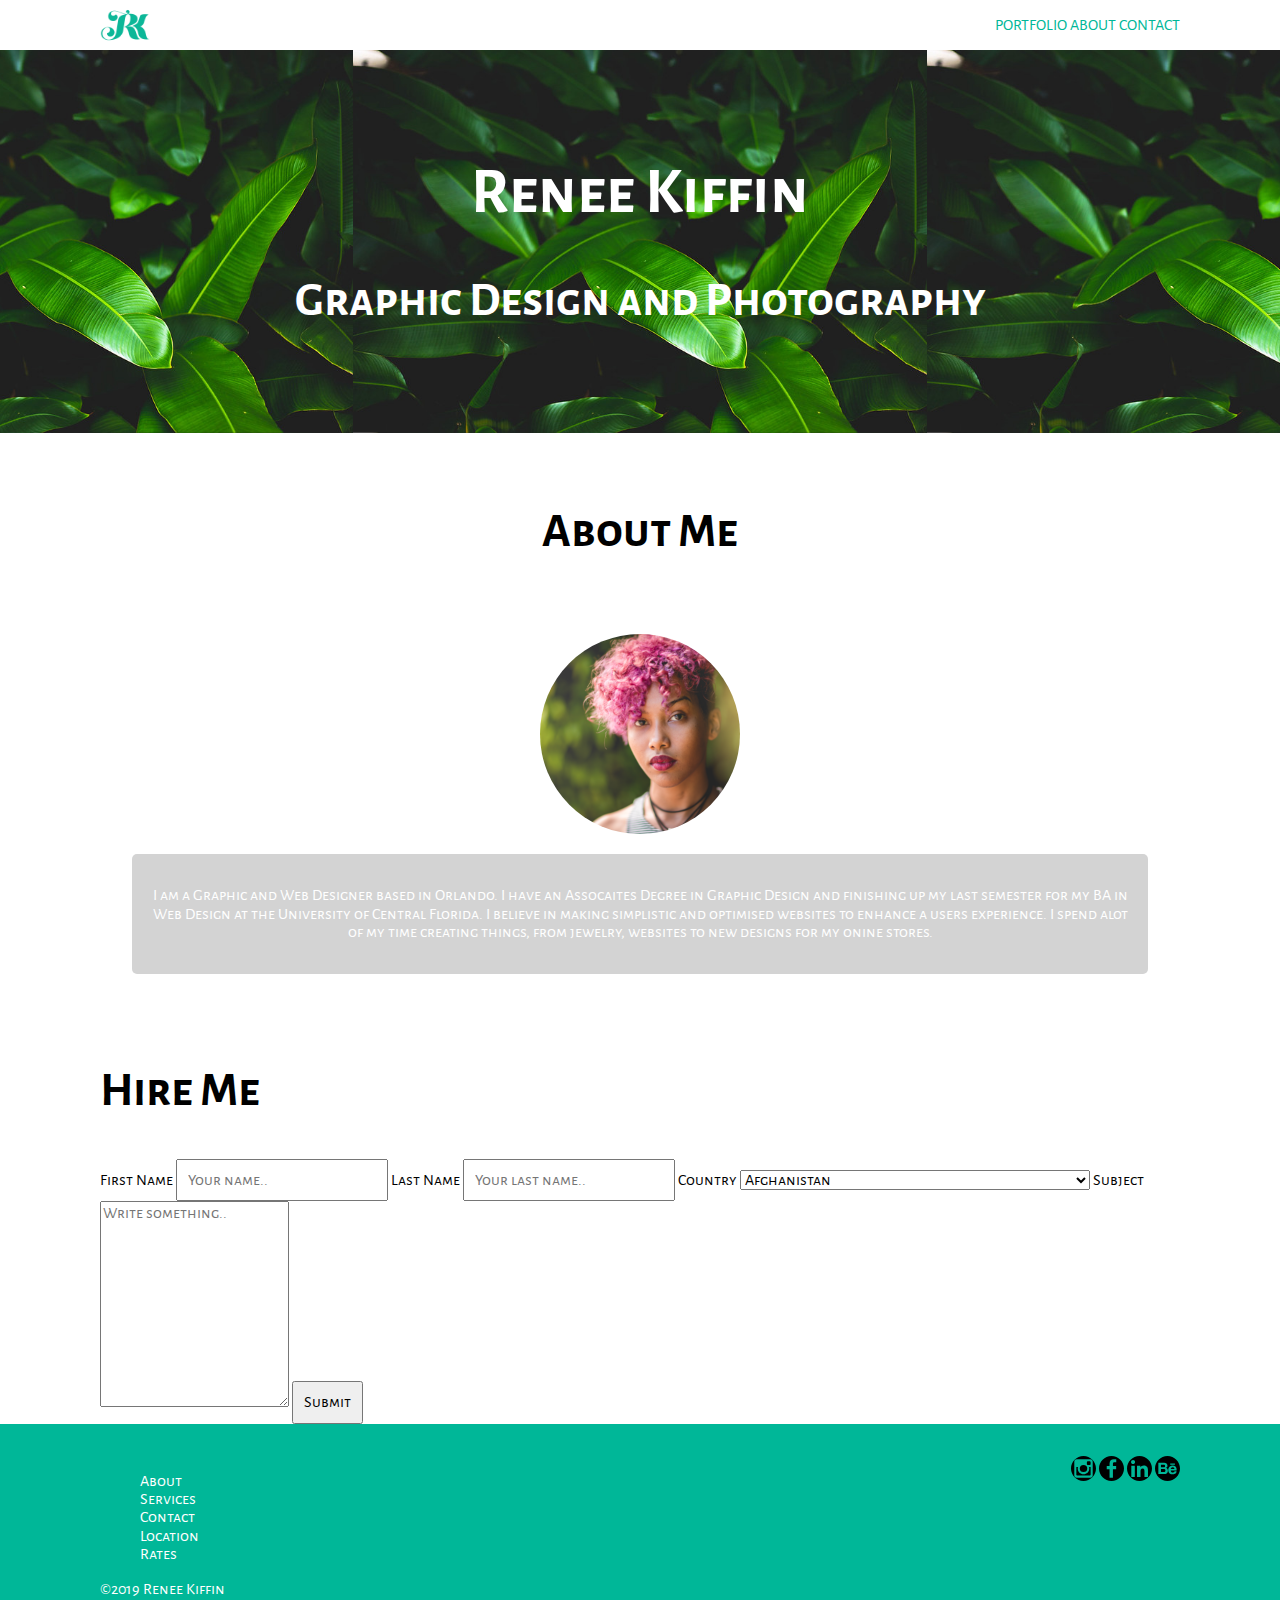
==== Project1/index.html @ d74e4432 "oct 24" ====
<!DOCTYPE html>
<html>
<html lang = "en-US">
 <head>
 <meta charset = "UTF-8">
 <title>Renee Kiffin Portfolio</title>
  <link rel="stylesheet" type="text/css" href="css/main.css">
</head>
<body>

<div class="container">
<header>
<a href="index.html"><img id="logo" src="img/reneekiffinlogo.png" alt="Renee Kiffin Logo" style="height:50px"></a>

<nav>
  <ul>
    <a href="#portfolio"><li>PORTFOLIO</li></a>
    <a href="#about"><li>ABOUT</li></a>
    <a href="#contact"><li>CONTACT</li></a>
  </ul>
</nav>

</header>
</div>


<div id="banner" class="p4 my1">
  <h1>Renee Kiffin</h1>
  <h2>Graphic Design and Photography</h2>

</div>

<div class="container">

<!--About Me-->
<div id="about" class="m1 p1">
  <h2>About Me</h2>
  <br>

  <img src="img/headshot.png" alt="Headshot of Renee Kiffin" class="m1">
  <section class="p1">
    <p>I am a Graphic and Web Designer based in Orlando. I have an Assocaites Degree in Graphic Design and finishing up my last semester for my BA in Web Design at the University of Central Florida.
      I believe in making simplistic and optimised websites to enhance a users experience. I spend alot of my time creating things, from jewelry, websites to new designs for my onine stores.</p>
  </section>
</div>
<div id="portfolio">

<img src="photo1.jpg" alt="">
<img src="photo2.jpg" alt="">
<img src="photo3.jpg" alt="">
<img src="photo4.jpg" alt="">
<img src="photo5.jpg" alt="">
<img src="photo6.jpg" alt="">
</div>

<div id="contact">
<h2>Hire Me</h2>
  <div class="container">
    <form action="...">

      <label for="fname">First Name</label>
      <input type="text" id="fname" name="firstname" placeholder="Your name..">

      <label for="lname">Last Name</label>
      <input type="text" id="lname" name="lastname" placeholder="Your last name..">

      <label for="country">Country</label>
      <select id="country" name="country">
        <option value="AF">Afghanistan</option>
      	<option value="AX">Åland Islands</option>
      	<option value="AL">Albania</option>
      	<option value="DZ">Algeria</option>
      	<option value="AS">American Samoa</option>
      	<option value="AD">Andorra</option>
      	<option value="AO">Angola</option>
      	<option value="AI">Anguilla</option>
      	<option value="AQ">Antarctica</option>
      	<option value="AG">Antigua and Barbuda</option>
      	<option value="AR">Argentina</option>
      	<option value="AM">Armenia</option>
      	<option value="AW">Aruba</option>
      	<option value="AU">Australia</option>
      	<option value="AT">Austria</option>
      	<option value="AZ">Azerbaijan</option>
      	<option value="BS">Bahamas</option>
      	<option value="BH">Bahrain</option>
      	<option value="BD">Bangladesh</option>
      	<option value="BB">Barbados</option>
      	<option value="BY">Belarus</option>
      	<option value="BE">Belgium</option>
      	<option value="BZ">Belize</option>
      	<option value="BJ">Benin</option>
      	<option value="BM">Bermuda</option>
      	<option value="BT">Bhutan</option>
      	<option value="BO">Bolivia, Plurinational State of</option>
      	<option value="BQ">Bonaire, Sint Eustatius and Saba</option>
      	<option value="BA">Bosnia and Herzegovina</option>
      	<option value="BW">Botswana</option>
      	<option value="BV">Bouvet Island</option>
      	<option value="BR">Brazil</option>
      	<option value="IO">British Indian Ocean Territory</option>
      	<option value="BN">Brunei Darussalam</option>
      	<option value="BG">Bulgaria</option>
      	<option value="BF">Burkina Faso</option>
      	<option value="BI">Burundi</option>
      	<option value="KH">Cambodia</option>
      	<option value="CM">Cameroon</option>
      	<option value="CA">Canada</option>
      	<option value="CV">Cape Verde</option>
      	<option value="KY">Cayman Islands</option>
      	<option value="CF">Central African Republic</option>
      	<option value="TD">Chad</option>
      	<option value="CL">Chile</option>
      	<option value="CN">China</option>
      	<option value="CX">Christmas Island</option>
      	<option value="CC">Cocos (Keeling) Islands</option>
      	<option value="CO">Colombia</option>
      	<option value="KM">Comoros</option>
      	<option value="CG">Congo</option>
      	<option value="CD">Congo, the Democratic Republic of the</option>
      	<option value="CK">Cook Islands</option>
      	<option value="CR">Costa Rica</option>
      	<option value="CI">Côte d'Ivoire</option>
      	<option value="HR">Croatia</option>
      	<option value="CU">Cuba</option>
      	<option value="CW">Curaçao</option>
      	<option value="CY">Cyprus</option>
      	<option value="CZ">Czech Republic</option>
      	<option value="DK">Denmark</option>
      	<option value="DJ">Djibouti</option>
      	<option value="DM">Dominica</option>
      	<option value="DO">Dominican Republic</option>
      	<option value="EC">Ecuador</option>
      	<option value="EG">Egypt</option>
      	<option value="SV">El Salvador</option>
      	<option value="GQ">Equatorial Guinea</option>
      	<option value="ER">Eritrea</option>
      	<option value="EE">Estonia</option>
      	<option value="ET">Ethiopia</option>
      	<option value="FK">Falkland Islands (Malvinas)</option>
      	<option value="FO">Faroe Islands</option>
      	<option value="FJ">Fiji</option>
      	<option value="FI">Finland</option>
      	<option value="FR">France</option>
      	<option value="GF">French Guiana</option>
      	<option value="PF">French Polynesia</option>
      	<option value="TF">French Southern Territories</option>
      	<option value="GA">Gabon</option>
      	<option value="GM">Gambia</option>
      	<option value="GE">Georgia</option>
      	<option value="DE">Germany</option>
      	<option value="GH">Ghana</option>
      	<option value="GI">Gibraltar</option>
      	<option value="GR">Greece</option>
      	<option value="GL">Greenland</option>
      	<option value="GD">Grenada</option>
      	<option value="GP">Guadeloupe</option>
      	<option value="GU">Guam</option>
      	<option value="GT">Guatemala</option>
      	<option value="GG">Guernsey</option>
      	<option value="GN">Guinea</option>
      	<option value="GW">Guinea-Bissau</option>
      	<option value="GY">Guyana</option>
      	<option value="HT">Haiti</option>
      	<option value="HM">Heard Island and McDonald Islands</option>
      	<option value="VA">Holy See (Vatican City State)</option>
      	<option value="HN">Honduras</option>
      	<option value="HK">Hong Kong</option>
      	<option value="HU">Hungary</option>
      	<option value="IS">Iceland</option>
      	<option value="IN">India</option>
      	<option value="ID">Indonesia</option>
      	<option value="IR">Iran, Islamic Republic of</option>
      	<option value="IQ">Iraq</option>
      	<option value="IE">Ireland</option>
      	<option value="IM">Isle of Man</option>
      	<option value="IL">Israel</option>
      	<option value="IT">Italy</option>
      	<option value="JM">Jamaica</option>
      	<option value="JP">Japan</option>
      	<option value="JE">Jersey</option>
      	<option value="JO">Jordan</option>
      	<option value="KZ">Kazakhstan</option>
      	<option value="KE">Kenya</option>
      	<option value="KI">Kiribati</option>
      	<option value="KP">Korea, Democratic People's Republic of</option>
      	<option value="KR">Korea, Republic of</option>
      	<option value="KW">Kuwait</option>
      	<option value="KG">Kyrgyzstan</option>
      	<option value="LA">Lao People's Democratic Republic</option>
      	<option value="LV">Latvia</option>
      	<option value="LB">Lebanon</option>
      	<option value="LS">Lesotho</option>
      	<option value="LR">Liberia</option>
      	<option value="LY">Libya</option>
      	<option value="LI">Liechtenstein</option>
      	<option value="LT">Lithuania</option>
      	<option value="LU">Luxembourg</option>
      	<option value="MO">Macao</option>
      	<option value="MK">Macedonia, the former Yugoslav Republic of</option>
      	<option value="MG">Madagascar</option>
      	<option value="MW">Malawi</option>
      	<option value="MY">Malaysia</option>
      	<option value="MV">Maldives</option>
      	<option value="ML">Mali</option>
      	<option value="MT">Malta</option>
      	<option value="MH">Marshall Islands</option>
      	<option value="MQ">Martinique</option>
      	<option value="MR">Mauritania</option>
      	<option value="MU">Mauritius</option>
      	<option value="YT">Mayotte</option>
      	<option value="MX">Mexico</option>
      	<option value="FM">Micronesia, Federated States of</option>
      	<option value="MD">Moldova, Republic of</option>
      	<option value="MC">Monaco</option>
      	<option value="MN">Mongolia</option>
      	<option value="ME">Montenegro</option>
      	<option value="MS">Montserrat</option>
      	<option value="MA">Morocco</option>
      	<option value="MZ">Mozambique</option>
      	<option value="MM">Myanmar</option>
      	<option value="NA">Namibia</option>
      	<option value="NR">Nauru</option>
      	<option value="NP">Nepal</option>
      	<option value="NL">Netherlands</option>
      	<option value="NC">New Caledonia</option>
      	<option value="NZ">New Zealand</option>
      	<option value="NI">Nicaragua</option>
      	<option value="NE">Niger</option>
      	<option value="NG">Nigeria</option>
      	<option value="NU">Niue</option>
      	<option value="NF">Norfolk Island</option>
      	<option value="MP">Northern Mariana Islands</option>
      	<option value="NO">Norway</option>
      	<option value="OM">Oman</option>
      	<option value="PK">Pakistan</option>
      	<option value="PW">Palau</option>
      	<option value="PS">Palestinian Territory, Occupied</option>
      	<option value="PA">Panama</option>
      	<option value="PG">Papua New Guinea</option>
      	<option value="PY">Paraguay</option>
      	<option value="PE">Peru</option>
      	<option value="PH">Philippines</option>
      	<option value="PN">Pitcairn</option>
      	<option value="PL">Poland</option>
      	<option value="PT">Portugal</option>
      	<option value="PR">Puerto Rico</option>
      	<option value="QA">Qatar</option>
      	<option value="RE">Réunion</option>
      	<option value="RO">Romania</option>
      	<option value="RU">Russian Federation</option>
      	<option value="RW">Rwanda</option>
      	<option value="BL">Saint Barthélemy</option>
      	<option value="SH">Saint Helena, Ascension and Tristan da Cunha</option>
      	<option value="KN">Saint Kitts and Nevis</option>
      	<option value="LC">Saint Lucia</option>
      	<option value="MF">Saint Martin (French part)</option>
      	<option value="PM">Saint Pierre and Miquelon</option>
      	<option value="VC">Saint Vincent and the Grenadines</option>
      	<option value="WS">Samoa</option>
      	<option value="SM">San Marino</option>
      	<option value="ST">Sao Tome and Principe</option>
      	<option value="SA">Saudi Arabia</option>
      	<option value="SN">Senegal</option>
      	<option value="RS">Serbia</option>
      	<option value="SC">Seychelles</option>
      	<option value="SL">Sierra Leone</option>
      	<option value="SG">Singapore</option>
      	<option value="SX">Sint Maarten (Dutch part)</option>
      	<option value="SK">Slovakia</option>
      	<option value="SI">Slovenia</option>
      	<option value="SB">Solomon Islands</option>
      	<option value="SO">Somalia</option>
      	<option value="ZA">South Africa</option>
      	<option value="GS">South Georgia and the South Sandwich Islands</option>
      	<option value="SS">South Sudan</option>
      	<option value="ES">Spain</option>
      	<option value="LK">Sri Lanka</option>
      	<option value="SD">Sudan</option>
      	<option value="SR">Suriname</option>
      	<option value="SJ">Svalbard and Jan Mayen</option>
      	<option value="SZ">Swaziland</option>
      	<option value="SE">Sweden</option>
      	<option value="CH">Switzerland</option>
      	<option value="SY">Syrian Arab Republic</option>
      	<option value="TW">Taiwan, Province of China</option>
      	<option value="TJ">Tajikistan</option>
      	<option value="TZ">Tanzania, United Republic of</option>
      	<option value="TH">Thailand</option>
      	<option value="TL">Timor-Leste</option>
      	<option value="TG">Togo</option>
      	<option value="TK">Tokelau</option>
      	<option value="TO">Tonga</option>
      	<option value="TT">Trinidad and Tobago</option>
      	<option value="TN">Tunisia</option>
      	<option value="TR">Turkey</option>
      	<option value="TM">Turkmenistan</option>
      	<option value="TC">Turks and Caicos Islands</option>
      	<option value="TV">Tuvalu</option>
      	<option value="UG">Uganda</option>
      	<option value="UA">Ukraine</option>
      	<option value="AE">United Arab Emirates</option>
      	<option value="GB">United Kingdom</option>
      	<option value="US">United States</option>
      	<option value="UM">United States Minor Outlying Islands</option>
      	<option value="UY">Uruguay</option>
      	<option value="UZ">Uzbekistan</option>
      	<option value="VU">Vanuatu</option>
      	<option value="VE">Venezuela, Bolivarian Republic of</option>
      	<option value="VN">Viet Nam</option>
      	<option value="VG">Virgin Islands, British</option>
      	<option value="VI">Virgin Islands, U.S.</option>
      	<option value="WF">Wallis and Futuna</option>
      	<option value="EH">Western Sahara</option>
      	<option value="YE">Yemen</option>
      	<option value="ZM">Zambia</option>
      	<option value="ZW">Zimbabwe</option>
      </select>

      <label for="subject">Subject</label>
      <textarea id="subject" name="subject" placeholder="Write something.." style="height:200px"></textarea>

      <input type="submit" value="Submit">

    </form>
  </div>



</div>
</div>
<footer class="p2">
<div class="container">
    <ul>
      <a href=""><li>About</li></a>
      <a href=""><li>Services</li></a>
      <a href=""><li>Contact</li></a>
      <a href=""><li>Location</li></a>
      <a href=""><li>Rates</li></a>
    </ul>


  <div id="socialmedia">
    <img src="img/instagram.svg" alt="instagram">
    <img src="img/facebook.svg" alt="facebook">
    <img src="img/linkedin.svg" alt="linkedin">
    <img src="img/behance.svg" alt="behance">
  </div>

  <p style="clear:both;">©2019 Renee Kiffin</p>
</div>
</footer>


<script>
window.onscroll = function() {myFunction()};

var header = document.getElementById("myHeader");
var sticky = header.offsetTop;

function myFunction() {
  if (window.pageYOffset > sticky) {
    header.classList.add("sticky");
  } else {
    header.classList.remove("sticky");
  }
}
</script>

</body>
</html>
---- Project1/css/main.css ----
/*Import Normalize CSS*/
@import "normalize.css";

/*Import Google Font*/
@import url('https://fonts.googleapis.com/css?family=Alegreya+Sans+SC:100&display=swap');

html{
scroll-behavior: smooth;
}

body{
  font-family: 'Alegreya Sans SC', sans-serif;
  }


.container{
  max-width: 1080px;
  margin:auto;
}


.p1{padding: 1em}

.p2{padding: 2em}

.p3{padding: 3em}
.p4{padding: 4em}

.m1{margin: 1em}

.m2{margin: 2em}

.m3{margin: 3em}

.mx1{
  margin-left: 1em;
  margin-right: 1em;
}

.my1{
  margin-top: 1em;
  margin-bottom: 1em
}

.mx2{
  margin-left: 2em;
  margin-right: 2em;
}

.my2{
  margin-top: 2em;
  margin-bottom: 2em
}

.mx3{
  margin-left: 3em;
  margin-right: 3em;
}

.my3{
  margin-top: 3em;
  margin-bottom: 3em
}


#logo{
  float:left;
}
nav{
  float:right;
  text-align: right;
  font-weight: 400;
}
nav a:hover{
  color:black;

}
 a{
   color: #00B798;
 }

#banner h1, #banner h2{
  text-align: center;
  color:white;
}

#banner{
  background-image: url(../img/leaves.jpg);
  background-position: center;
  background-size: contain;
  clear:both;
}
h1{
  font-size: 4em;
}
h2{
  font-size: 3em;
}

nav ul li{
  list-style: none;
  display: inline-block;

}
#about {
  text-align: center;

}
#about img{
  border-radius: 150px;
  height:200px;
}

#about section{
  background-color: lightgrey;
  color:white;
  border-radius: 5px;
}

footer{
  background-color: #00B798;
  color:white;

}

footer a, footer a:visited{
  text-decoration: none;
  color:white;
}

footer a:hover{
  text-decoration: none;
  color: grey;
}

footer ul li{
  list-style: none;
}

footer ul {
  float:left;
}

footer img{
  height:25px;
}



#socialmedia{
  float:right
}

form input{
  padding: 10px;

}
footer{

}
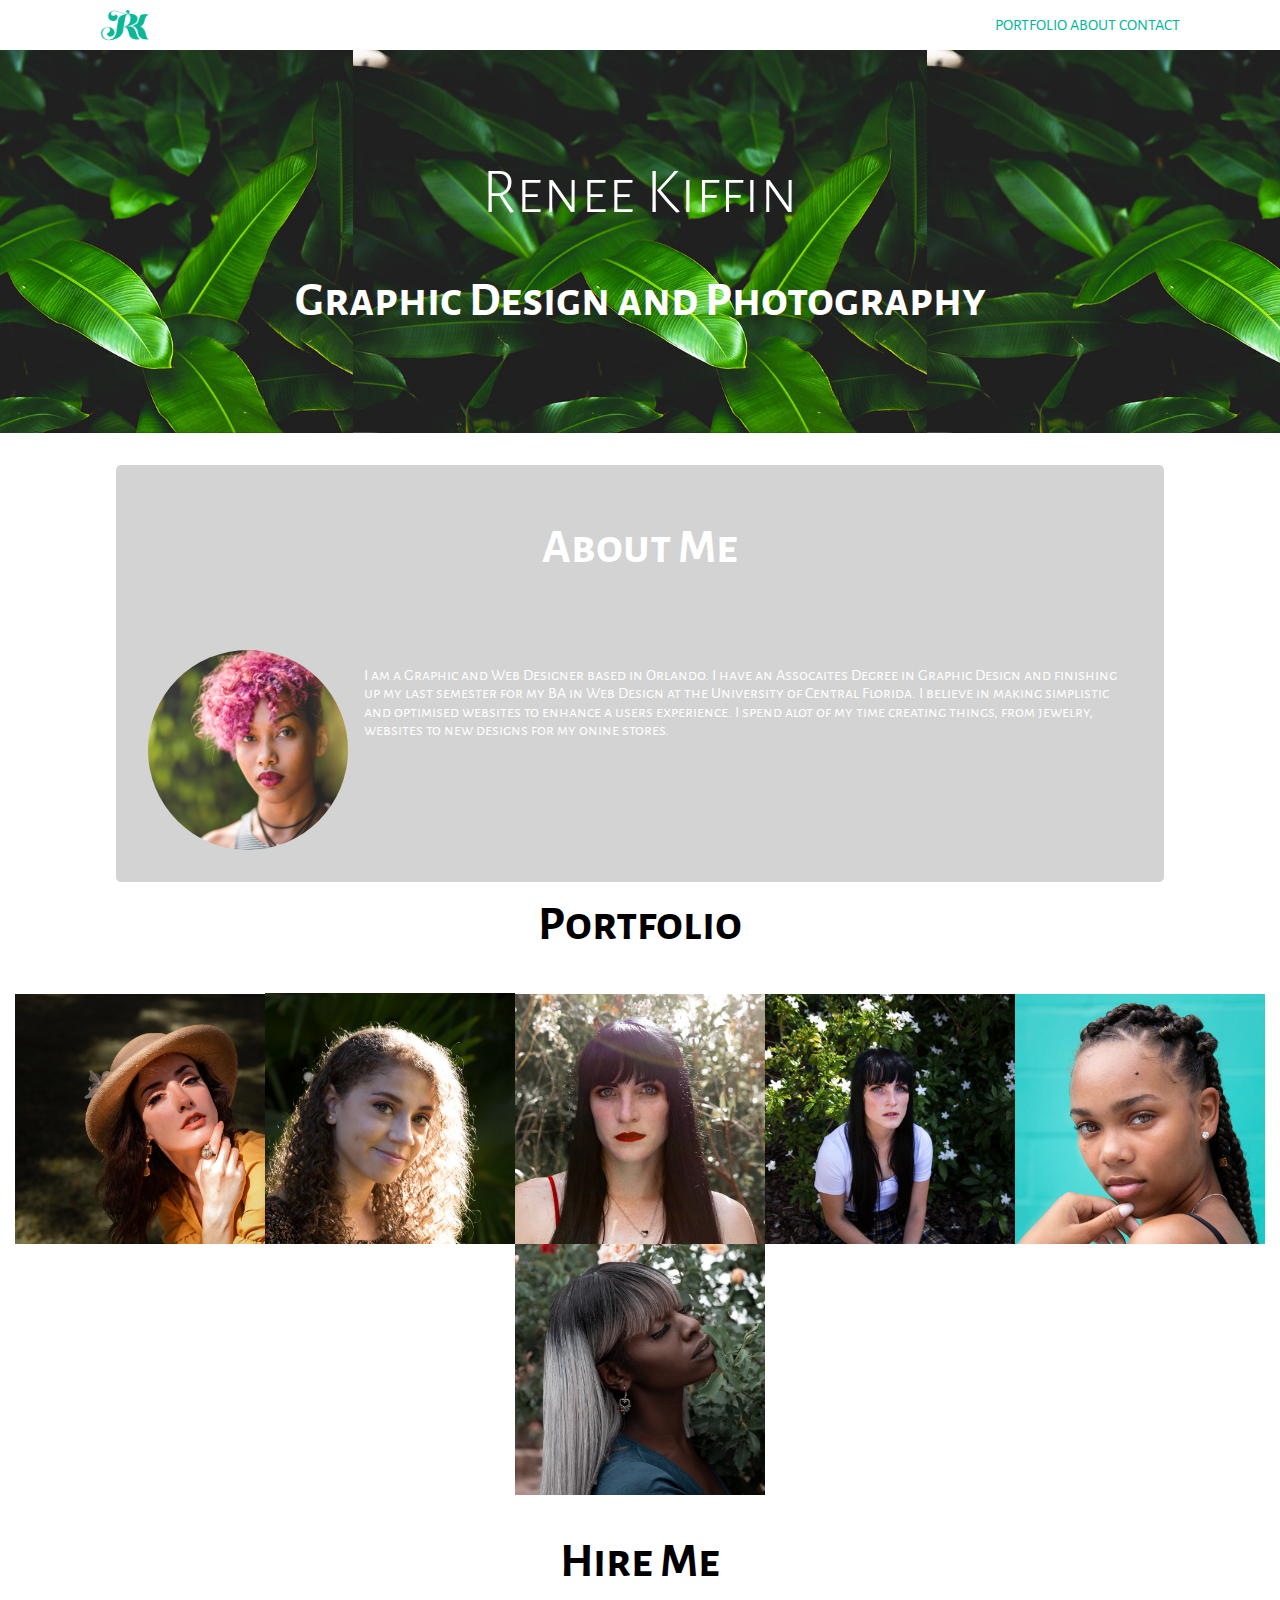
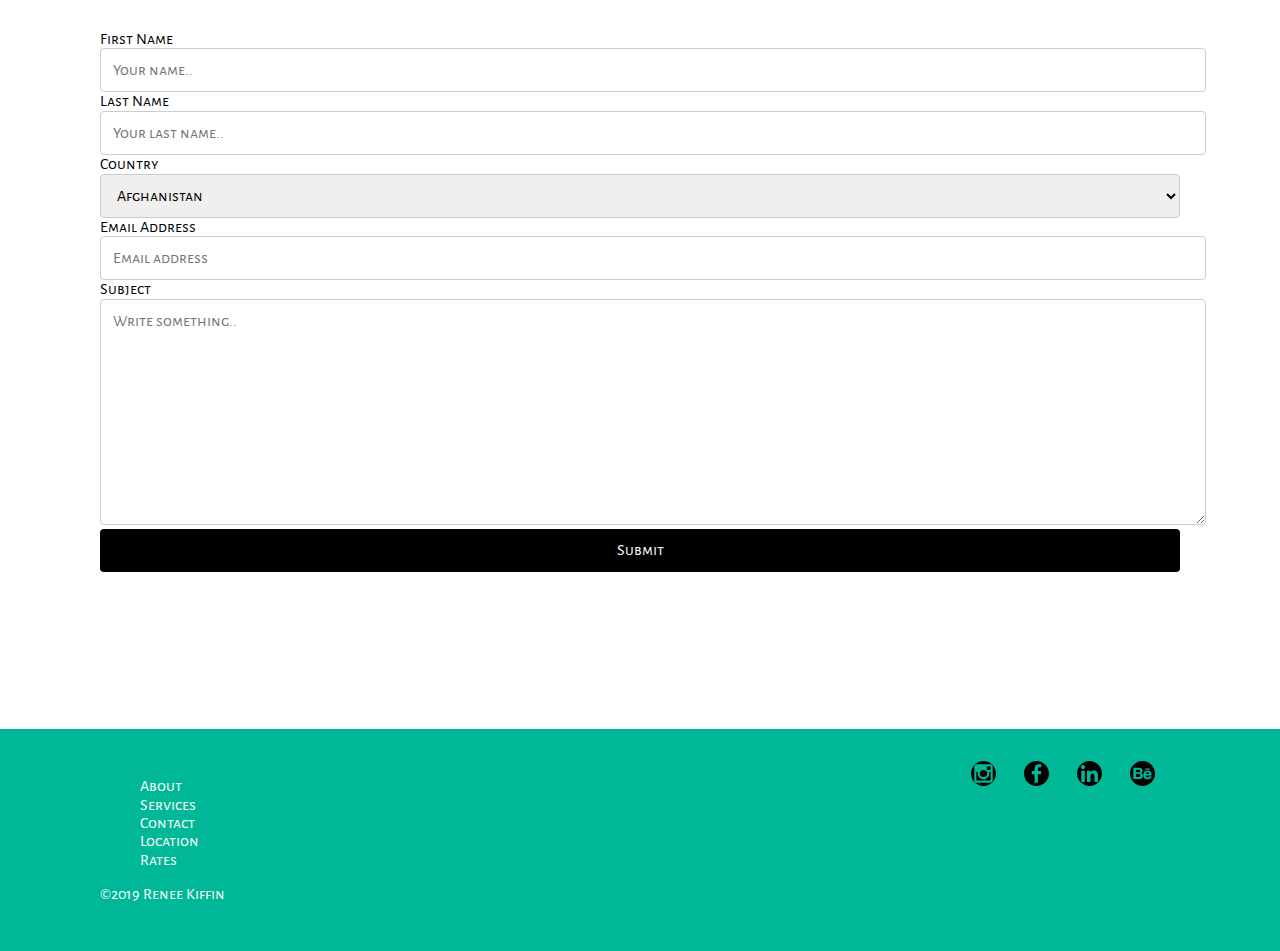
==== commit 7f590892: "oct 27" ====
--- a/Project1/index.html
+++ b/Project1/index.html
@@ -38,28 +38,33 @@
   <br>
 
   <img src="img/headshot.png" alt="Headshot of Renee Kiffin" class="m1">
-  <section class="p1">
+  <div class="p1">
     <p>I am a Graphic and Web Designer based in Orlando. I have an Assocaites Degree in Graphic Design and finishing up my last semester for my BA in Web Design at the University of Central Florida.
       I believe in making simplistic and optimised websites to enhance a users experience. I spend alot of my time creating things, from jewelry, websites to new designs for my onine stores.</p>
-  </section>
-</div>
+  </div>
+</div>
+</div>
+
 <div id="portfolio">
-
-<img src="photo1.jpg" alt="">
-<img src="photo2.jpg" alt="">
-<img src="photo3.jpg" alt="">
-<img src="photo4.jpg" alt="">
-<img src="photo5.jpg" alt="">
-<img src="photo6.jpg" alt="">
-</div>
-
-<div id="contact">
-<h2>Hire Me</h2>
+  <h2>Portfolio</h2>
+  <div class="portfoliocontainer">
+    <img class="portfolioimg" src="img/photo1.png" alt="Portrait of">
+    <img class="portfolioimg" src="img/photo2.png" alt="Portrait of">
+    <img class="portfolioimg" src="img/photo3.png" alt="Portrait of">
+    <img class="portfolioimg" src="img/photo4.png" alt="Portrait of">
+    <img class="portfolioimg" src="img/photo5.png" alt="Portrait of">
+    <img class="portfolioimg" src="img/photo6.png" alt="Portrait of">
+  </div>
+</div>
+
+
   <div class="container">
+    <div id="contact">
+    <h2>Hire Me</h2>
     <form action="...">
 
       <label for="fname">First Name</label>
-      <input type="text" id="fname" name="firstname" placeholder="Your name..">
+      <input class="forminput" type="text" id="fname" name="firstname" placeholder="Your name..">
 
       <label for="lname">Last Name</label>
       <input type="text" id="lname" name="lastname" placeholder="Your last name..">
@@ -316,6 +321,8 @@
       	<option value="ZM">Zambia</option>
       	<option value="ZW">Zimbabwe</option>
       </select>
+      <label for="email">Email Address</label>
+      <input type="email" id="lname" name="lastname" placeholder="Email address">
 
       <label for="subject">Subject</label>
       <textarea id="subject" name="subject" placeholder="Write something.." style="height:200px"></textarea>
@@ -332,11 +339,11 @@
 <footer class="p2">
 <div class="container">
     <ul>
-      <a href=""><li>About</li></a>
-      <a href=""><li>Services</li></a>
-      <a href=""><li>Contact</li></a>
-      <a href=""><li>Location</li></a>
-      <a href=""><li>Rates</li></a>
+      <a href="#"><li>About</li></a>
+      <a href="#"><li>Services</li></a>
+      <a href="#"><li>Contact</li></a>
+      <a href="#"><li>Location</li></a>
+      <a href="#"><li>Rates</li></a>
     </ul>
 
 
--- a/Project1/css/main.css
+++ b/Project1/css/main.css
@@ -79,6 +79,10 @@
    color: #00B798;
  }
 
+ a:hover{
+   color: black;
+   font-weight: 300;
+ }
 #banner h1, #banner h2{
   text-align: center;
   color:white;
@@ -92,9 +96,12 @@
 }
 h1{
   font-size: 4em;
+  font-weight: 300;
+  text-align: center;
 }
 h2{
   font-size: 3em;
+  text-align: center;
 }
 
 nav ul li{
@@ -102,19 +109,21 @@
   display: inline-block;
 
 }
-#about {
-  text-align: center;
-
-}
+/*weird alignment glitch happening*/
 #about img{
   border-radius: 150px;
   height:200px;
-}
-
-#about section{
+  float:left;
+
+
+}
+
+#about{
   background-color: lightgrey;
   color:white;
   border-radius: 5px;
+  float:left;
+
 }
 
 footer{
@@ -148,13 +157,56 @@
 
 
 #socialmedia{
-  float:right
-}
-
-form input{
-  padding: 10px;
-
-}
+  float:right;
+
+}
+
+#socialmedia img{
+  padding-right: 25px;
+}
+
+#portfolio{
+  clear:both;
+  }
+
+.portfoliocontainer{
+  display:flex;
+  flex-direction: row;
+  flex-wrap: wrap;
+  justify-content:center;
+  align-items: center;
+  align-content: center;
+
+
+}
+
+.portfolioimg {
+  width:250px;
+}
+input, select, textarea{
+  width: 100%;
+    padding: 12px;
+    border: 1px solid #ccc;
+    border-radius: 4px;
+    resize: vertical;
+}
+
+input[type=submit] {
+  background-color: black;
+  color: white;
+  padding: 12px 20px;
+  border: none;
+  border-radius: 4px;
+  cursor: pointer;
+  float: right;
+}
+
+input[type=submit]:hover {
+  background-color: #00B798;
+}
+
+
 footer{
-
-}
+clear:both;
+margin-top: 200px;
+}
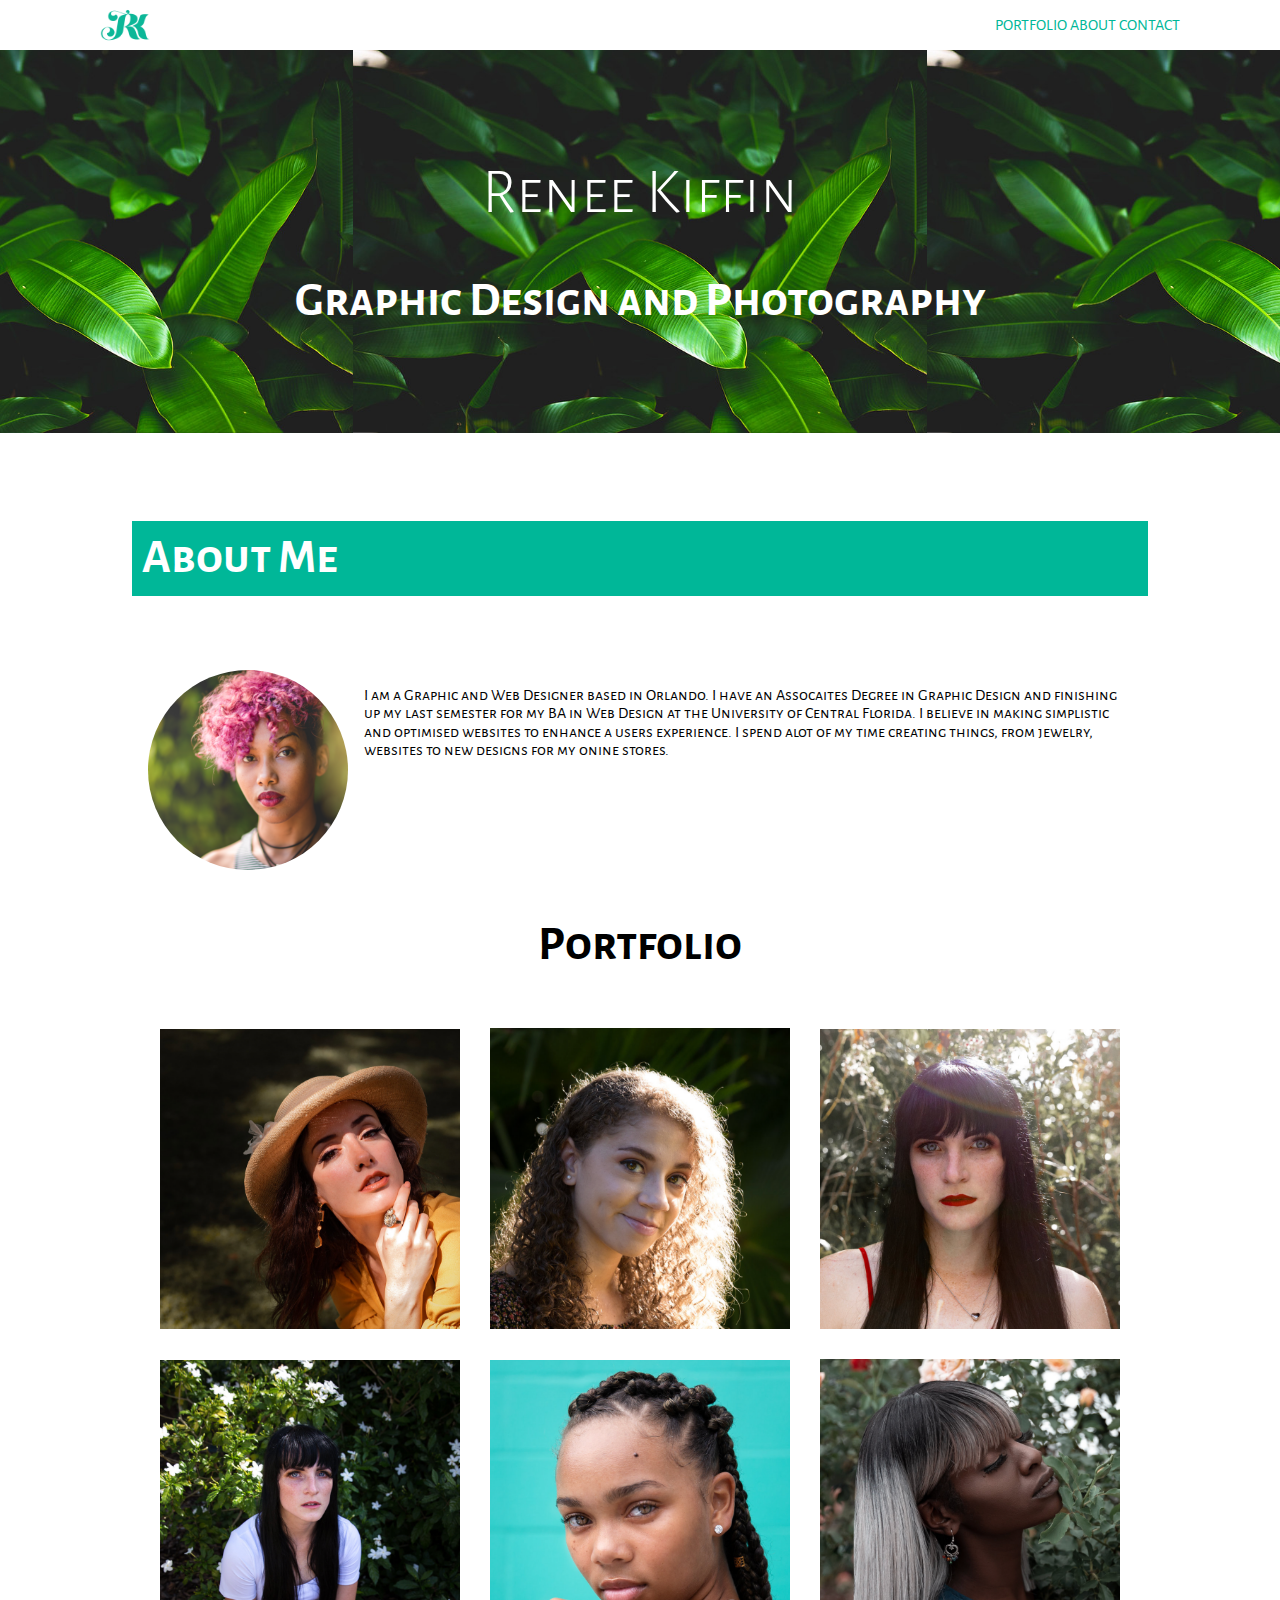
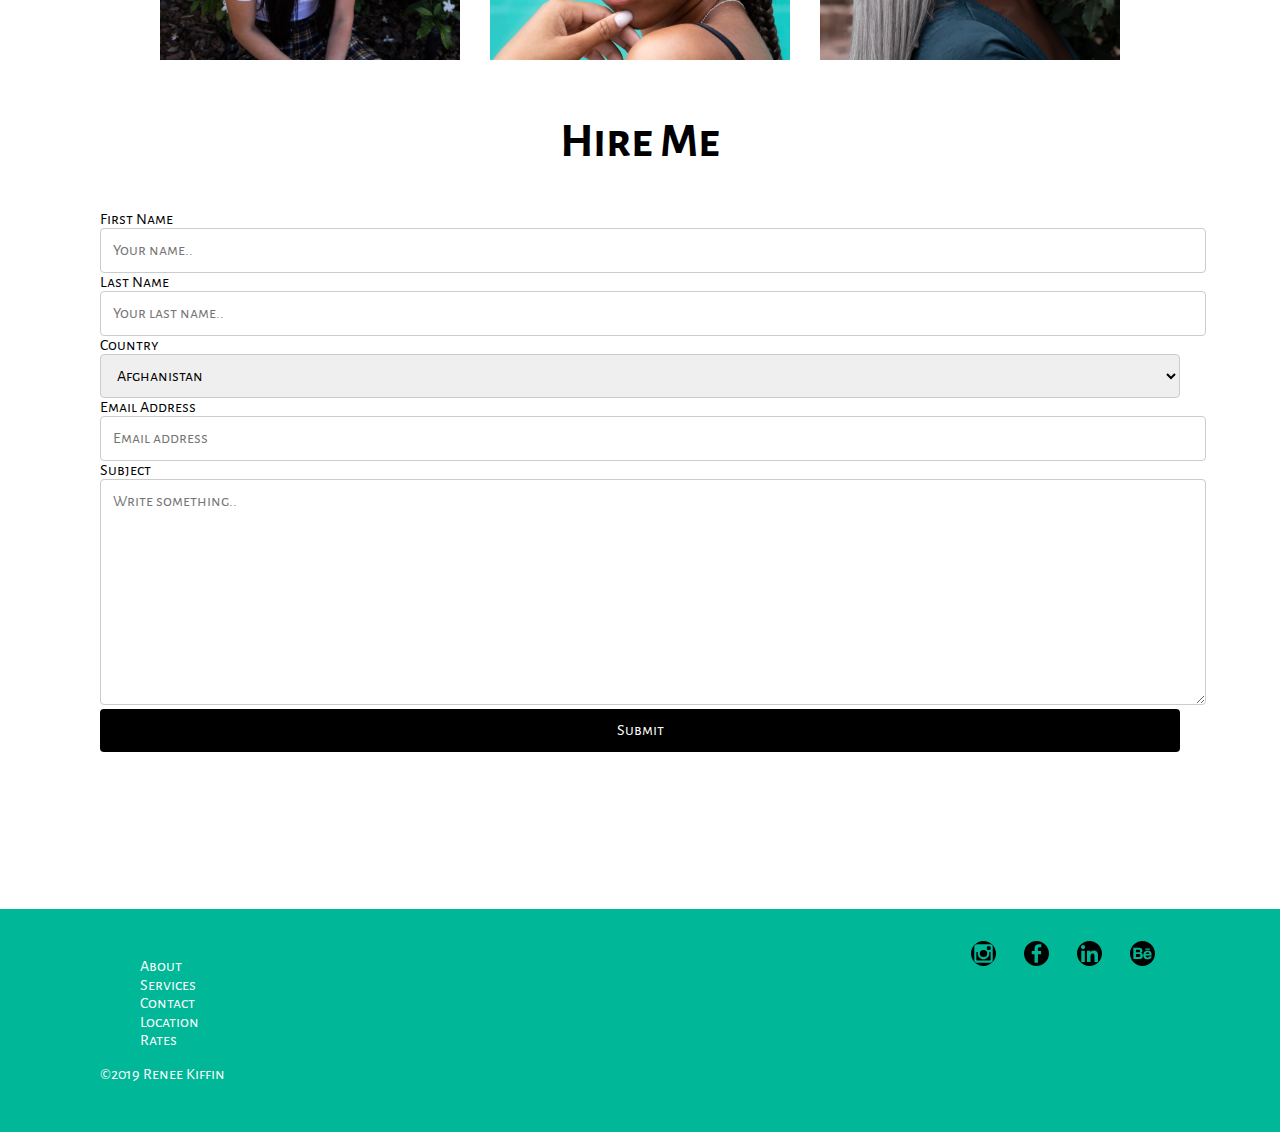
==== commit ab9ebc6e: "oct 27" ====
--- a/Project1/index.html
+++ b/Project1/index.html
@@ -3,6 +3,7 @@
 <html lang = "en-US">
  <head>
  <meta charset = "UTF-8">
+ <meta name="viewport" content="width=device-width, initial-scale=1.0">
  <title>Renee Kiffin Portfolio</title>
   <link rel="stylesheet" type="text/css" href="css/main.css">
 </head>
--- a/Project1/css/main.css
+++ b/Project1/css/main.css
@@ -118,9 +118,14 @@
 
 }
 
+#about > h2{
+  text-align: left;
+  background-color: #00B798;
+  color:white;
+  padding:10px; 
+}
+
 #about{
-  background-color: lightgrey;
-  color:white;
   border-radius: 5px;
   float:left;
 
@@ -181,7 +186,9 @@
 }
 
 .portfolioimg {
-  width:250px;
+  width:300px;
+  margin: 15px;
+  text-align: center;
 }
 input, select, textarea{
   width: 100%;
